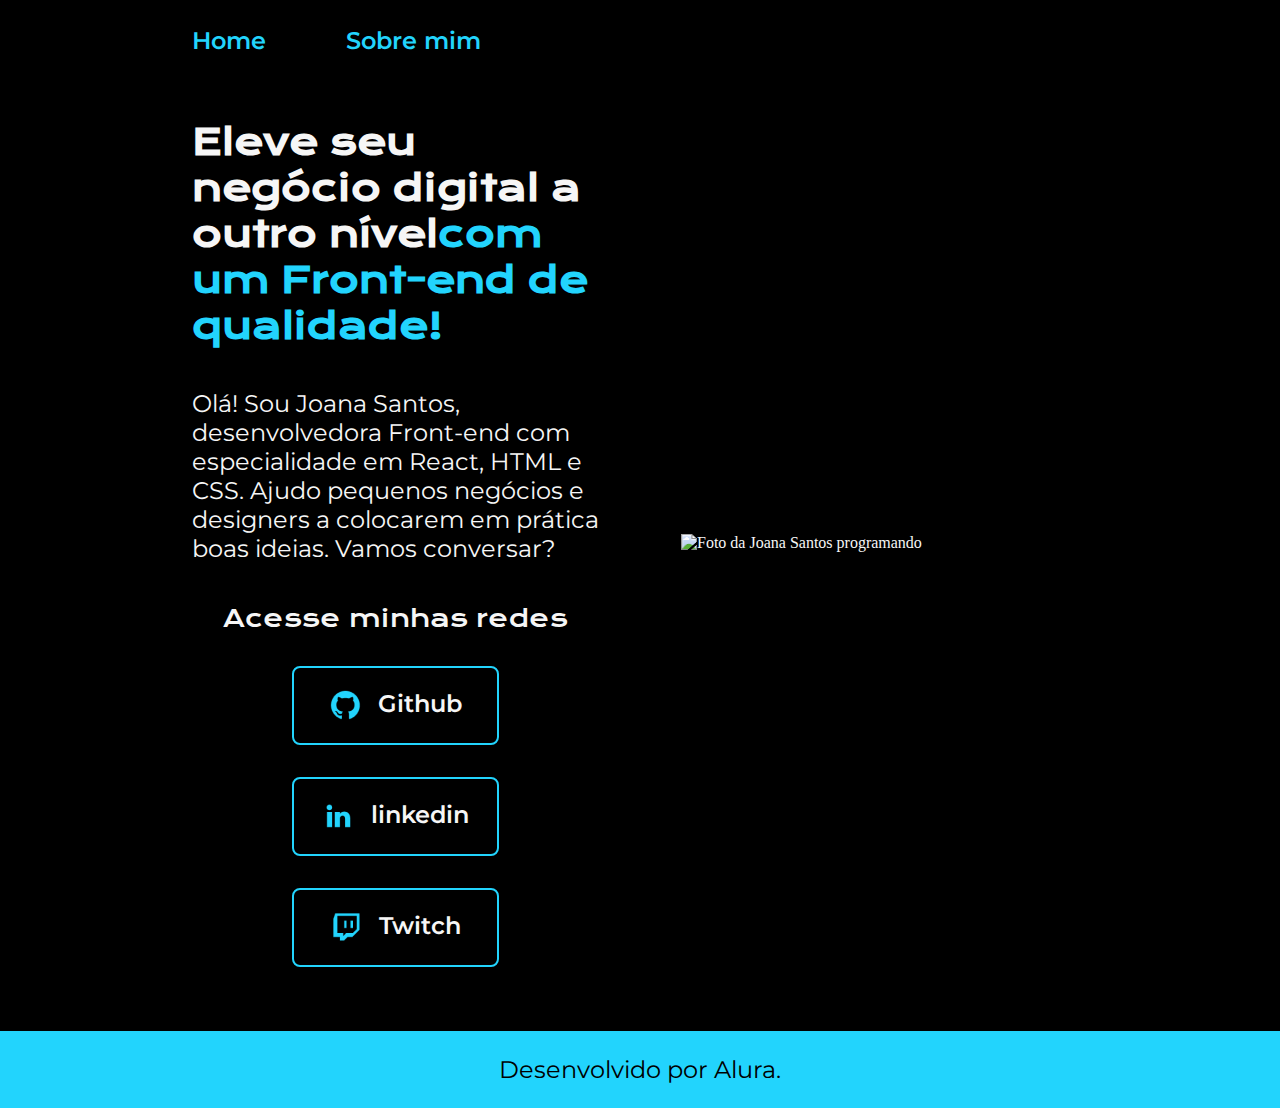
==== index.html @ a238a3ff "Add files via upload" ====
<!DOCTYPE html>
<html lang="pt-br">

<head>
    <meta charset="UTF-8">
    <meta http-equiv="X-UA-Compatible" content="IE=edge">
    <meta name="viewport" content="width=device-width, initial-scale=1.0">
    <link rel="stylesheet" href="styles/style.css">
    <title>Portifolio</title>
</head>

<body>
    <header class="cabecalho">
        <nav class="cabecalho__menu">
            <a class="cabecalho__menu__link" href="index.html">Home</a>
            <a class="cabecalho__menu__link" href="about.html">Sobre mim</a>
        </nav>
    </header>
    <main class="apresentacao">
        <section class="apresentacao__conteudo">
            <h1 class="apresentacao__conteudo__titulo">Eleve seu negócio digital a outro nível<strong 
            class="titulo-destaque">com um Front-end de qualidade!
            </strong></h1>
            <p class="apresentacao__conteudo__texto">Olá! Sou Joana Santos, desenvolvedora
            Front-end com especialidade em React, HTML e
            CSS. Ajudo pequenos negócios e designers a
            colocarem em prática boas ideias. Vamos
            conversar?</p>
            <div class="apresentacao__links">
                <h2 class="apresentacao__links__subtitulo">Acesse minhas redes</h2>
                <a class="apresentacao__links__navegacao" href="https://github.com/rafaballerini">
                    <img src="./assets/github.png">
                    Github
                </a>
                <a class="apresentacao__links__navegacao" href="https://linkedin.com/in/rafaellaballerini">
                    <img src="./assets/linkedin.png">
                    linkedin
                </a>
                <a class="apresentacao__links__navegacao" href="https://twitch.tv/guilimadev">
                    <img src="./assets/twitch.png">
                    Twitch
                </a>
            </div>
        </section>
        <img src="./assets/imagem.png" alt="Foto da Joana Santos programando" class="apresentacao__imagem">
    </main>
    <footer class="rodape">
        <p>Desenvolvido por Alura.</p>
    </footer>
</body>

</html>
---- styles/style.css ----
@import url('https://fonts.googleapis.com/css2?family=Krona+One&family=Montserrat:wght@400;600&display=swap');

:root {
    --cor-primaria: #000000;
    --cor-secundaria: #F6F6F6;
    --cor-terciaria: #22D4FD;
    --cor-hover: #272727;

    --fonte-primaria: 'Krona One', sans-serif;
    --fonte-secundaria: 'Montserrat', sans-serif;
}

* {
    margin: 0;
    padding: 0;
}

body {
    box-sizing: border-box;
    background-color: var(--cor-primaria);
    color: var(--cor-secundaria);
}

.cabecalho {
    padding: 2% 0% 0% 15%;
}

.cabecalho__menu {
    display: flex;
    gap: 80px;
}

.cabecalho__menu__link {
    font-family: var(--fonte-secundaria);
    font-size: 1.5rem;
    font-weight: 600;
    color: var(--cor-terciaria);
    text-decoration: none;
}

.apresentacao {
    padding: 5% 15%;
    display: flex;
    align-items: center;
    justify-content: space-between;
    gap: 82px;
}

.apresentacao__conteudo {
    width: 50%;
    display: flex;
    flex-direction: column;
    gap: 40px;
}

.apresentacao__conteudo__titulo {
    font-size: 2.25rem;
    font-family: var(--fonte-primaria);
}

.titulo-destaque {
    color: var(--cor-terciaria);
}

.apresentacao__conteudo__texto {
    font-size: 1.5rem;
    font-family: var(--fonte-secundaria);
}

.apresentacao__links {
    display: flex;
    flex-direction: column;
    justify-content: space-between;
    align-items: center;
    gap: 32px;
}

.apresentacao__links__subtitulo {
    font-family: var(--fonte-primaria);
    font-weight: 400;
    font-size: 1.5rem;
}

.apresentacao__links__navegacao {
    display: flex;
    justify-content: center;
    gap: 16px;
    border: 2px solid var(--cor-terciaria);
    width: 50%;
    text-align: center;
    border-radius: 8px;
    font-size: 1.5rem;
    font-weight: 600;
    padding: 21.5px 0;
    text-decoration: none;
    color: var(--cor-secundaria);
    font-family: var(--fonte-secundaria);
}

.apresentacao__links__navegacao:hover {
    background-color: var(--cor-hover);
}

.apresentacao__imagem {
    width: 50%;
}

.rodape {
    color: var(--cor-primaria);
    background-color: var(--cor-terciaria);
    padding: 24px;
    text-align: center;
    font-family: var(--fonte-secundaria);
    font-size: 1.5rem;
    font-weight: 400;
}


@media screen and (max-width: 1224px) {
    .cabecalho {
        padding: 10%;
    }

    .cabecalho__menu {
        justify-content: center;
    }

    .apresentacao {
        padding: 5%;
        flex-direction: column-reverse;
    }

    .apresentacao__conteudo {
        width: auto;
    }
}

@media (max-width: 675px) {
    .apresentacao__imagem {
        width: 80%;
    }
}
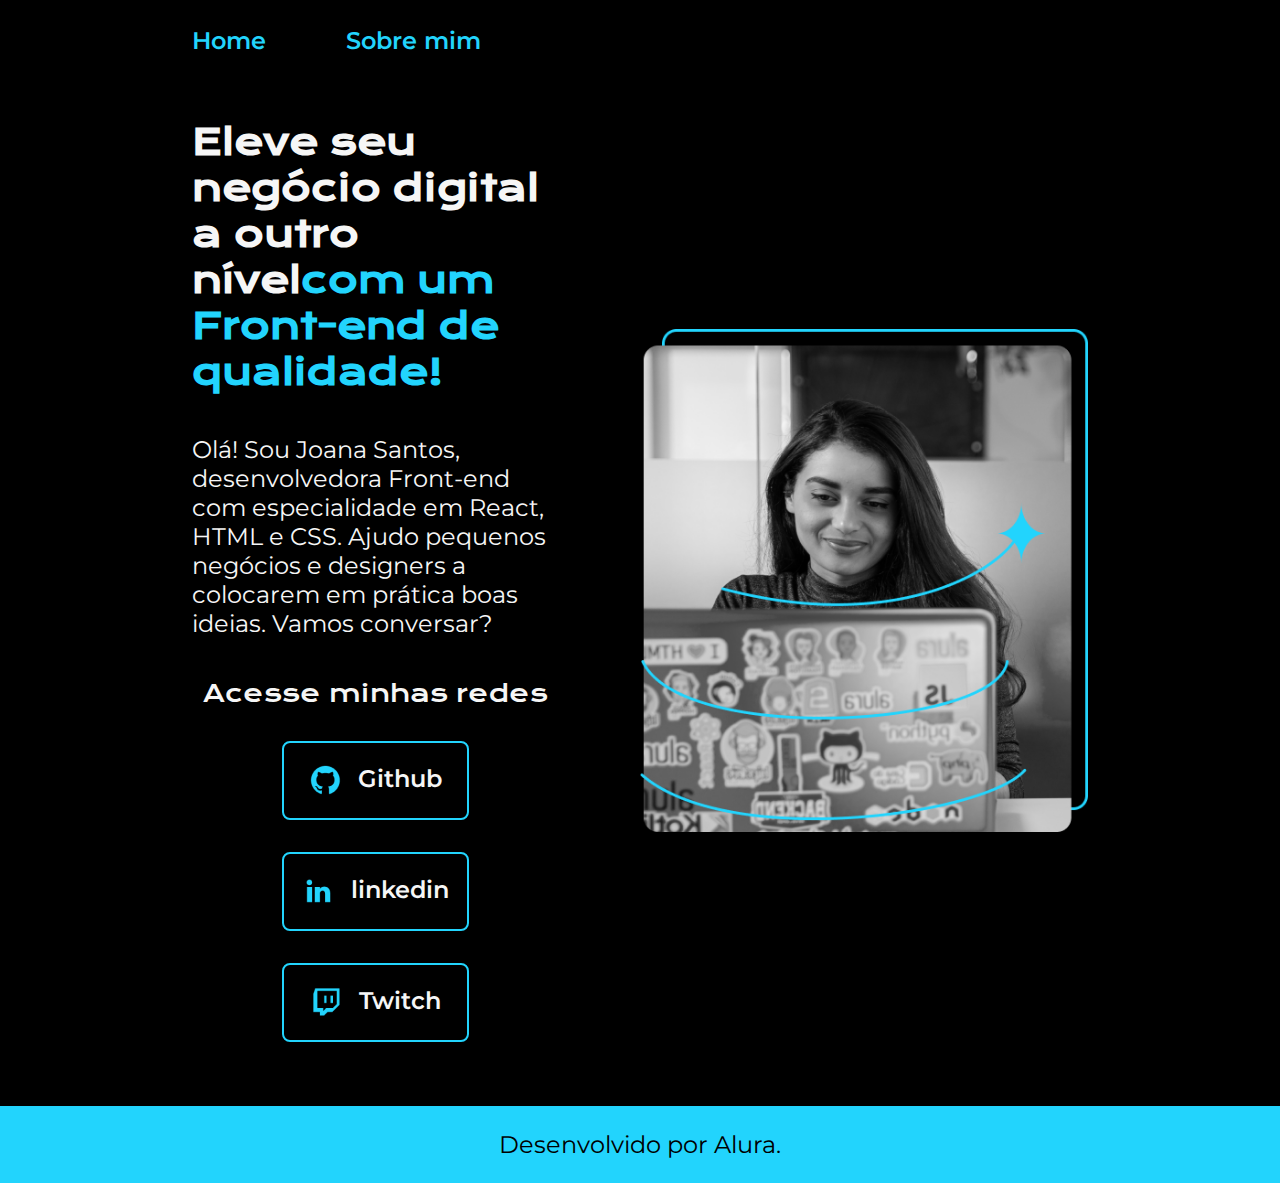
==== commit 864061de: "Update index.html" ====
--- a/index.html
+++ b/index.html
@@ -42,11 +42,11 @@
                 </a>
             </div>
         </section>
-        <img src="./assets/imagem.png" alt="Foto da Joana Santos programando" class="apresentacao__imagem">
+        <img src="assets/Imagem.png" alt="Foto da Joana Santos programando" class="apresentacao__imagem">
     </main>
     <footer class="rodape">
         <p>Desenvolvido por Alura.</p>
     </footer>
 </body>
 
-</html>+</html>
